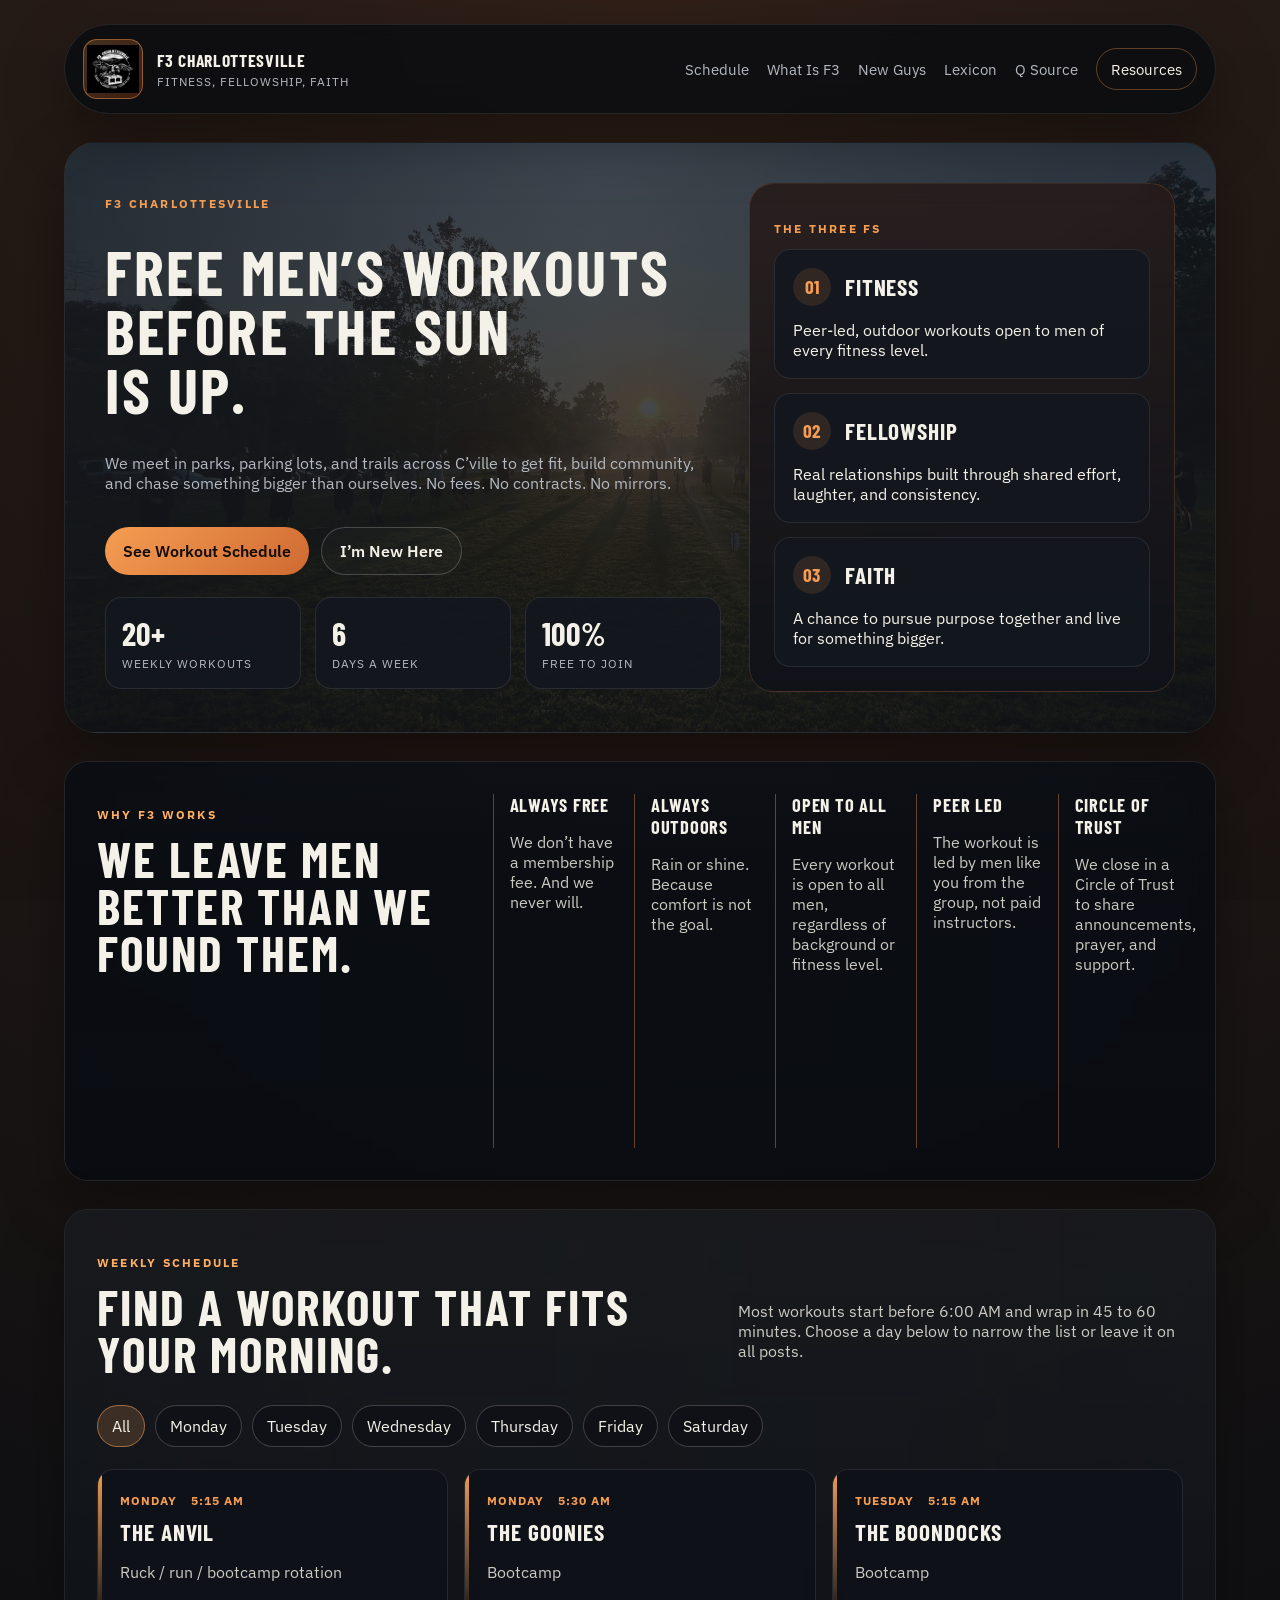
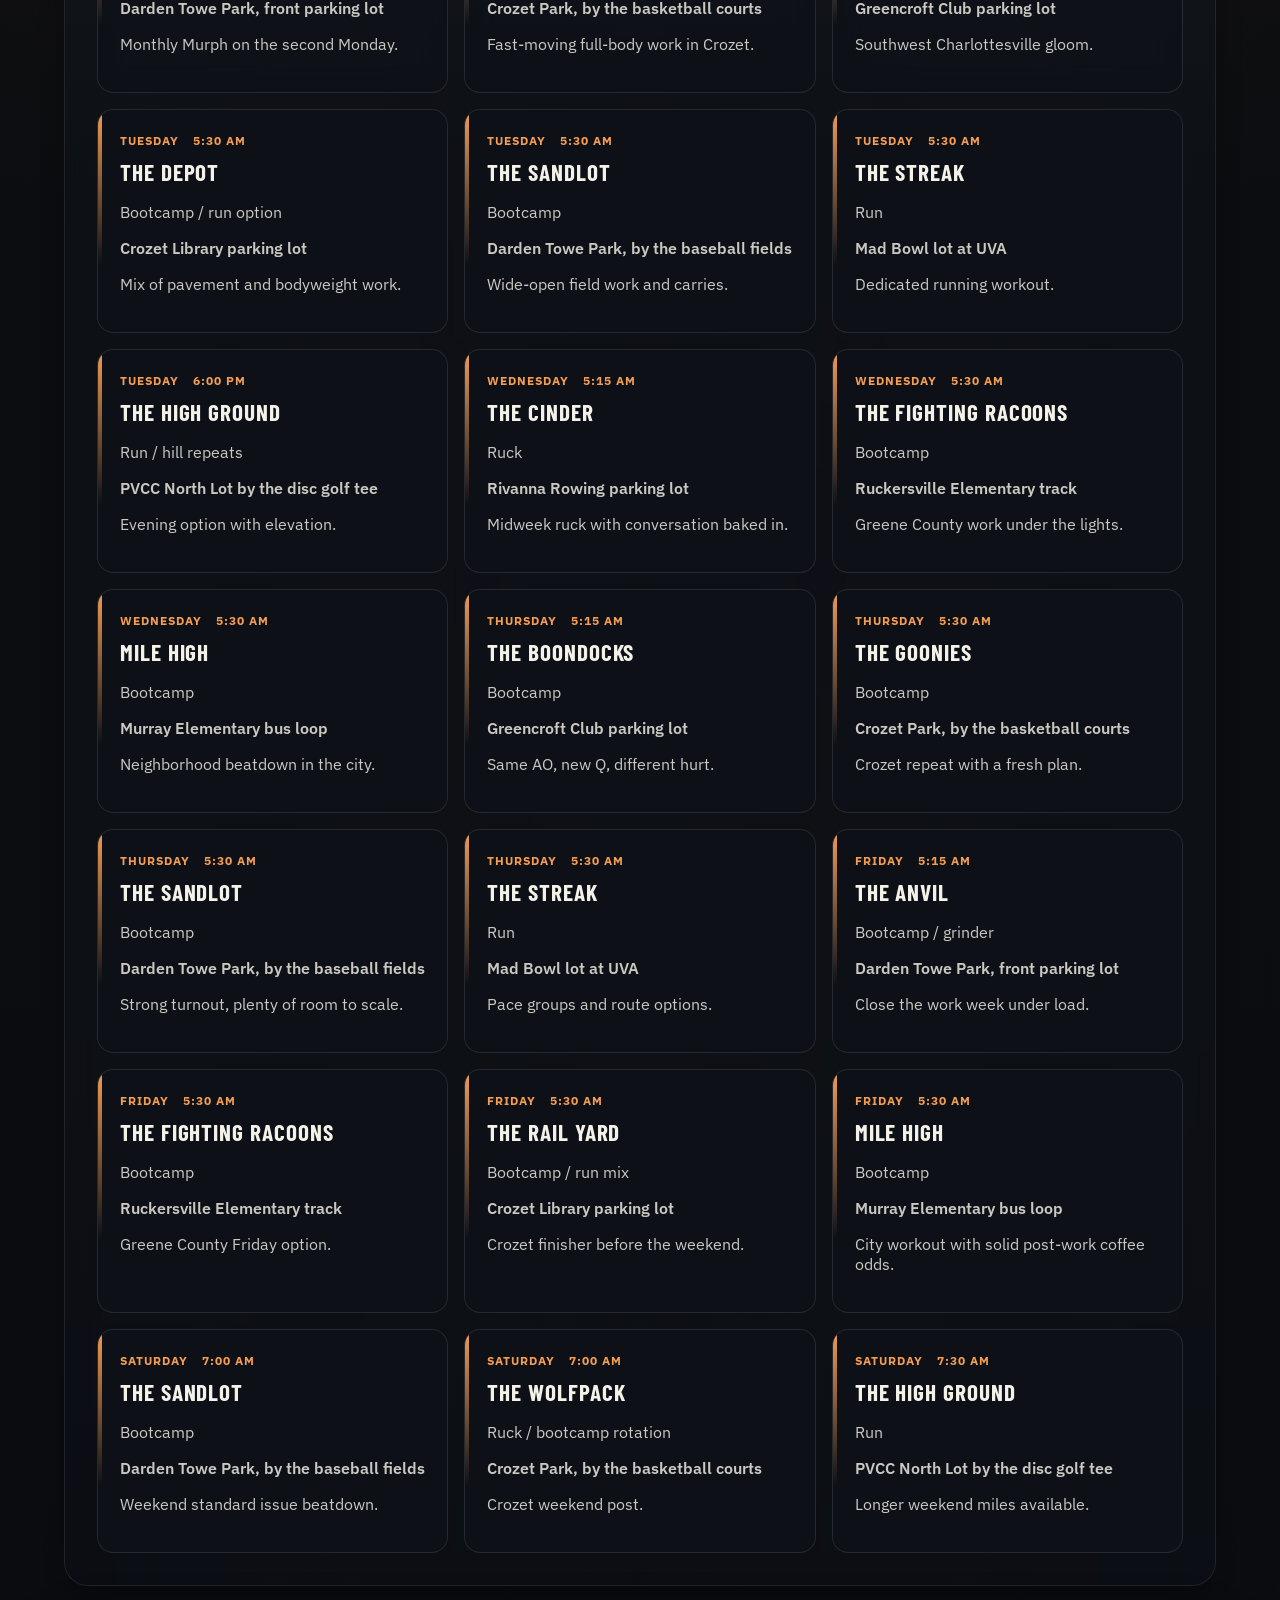
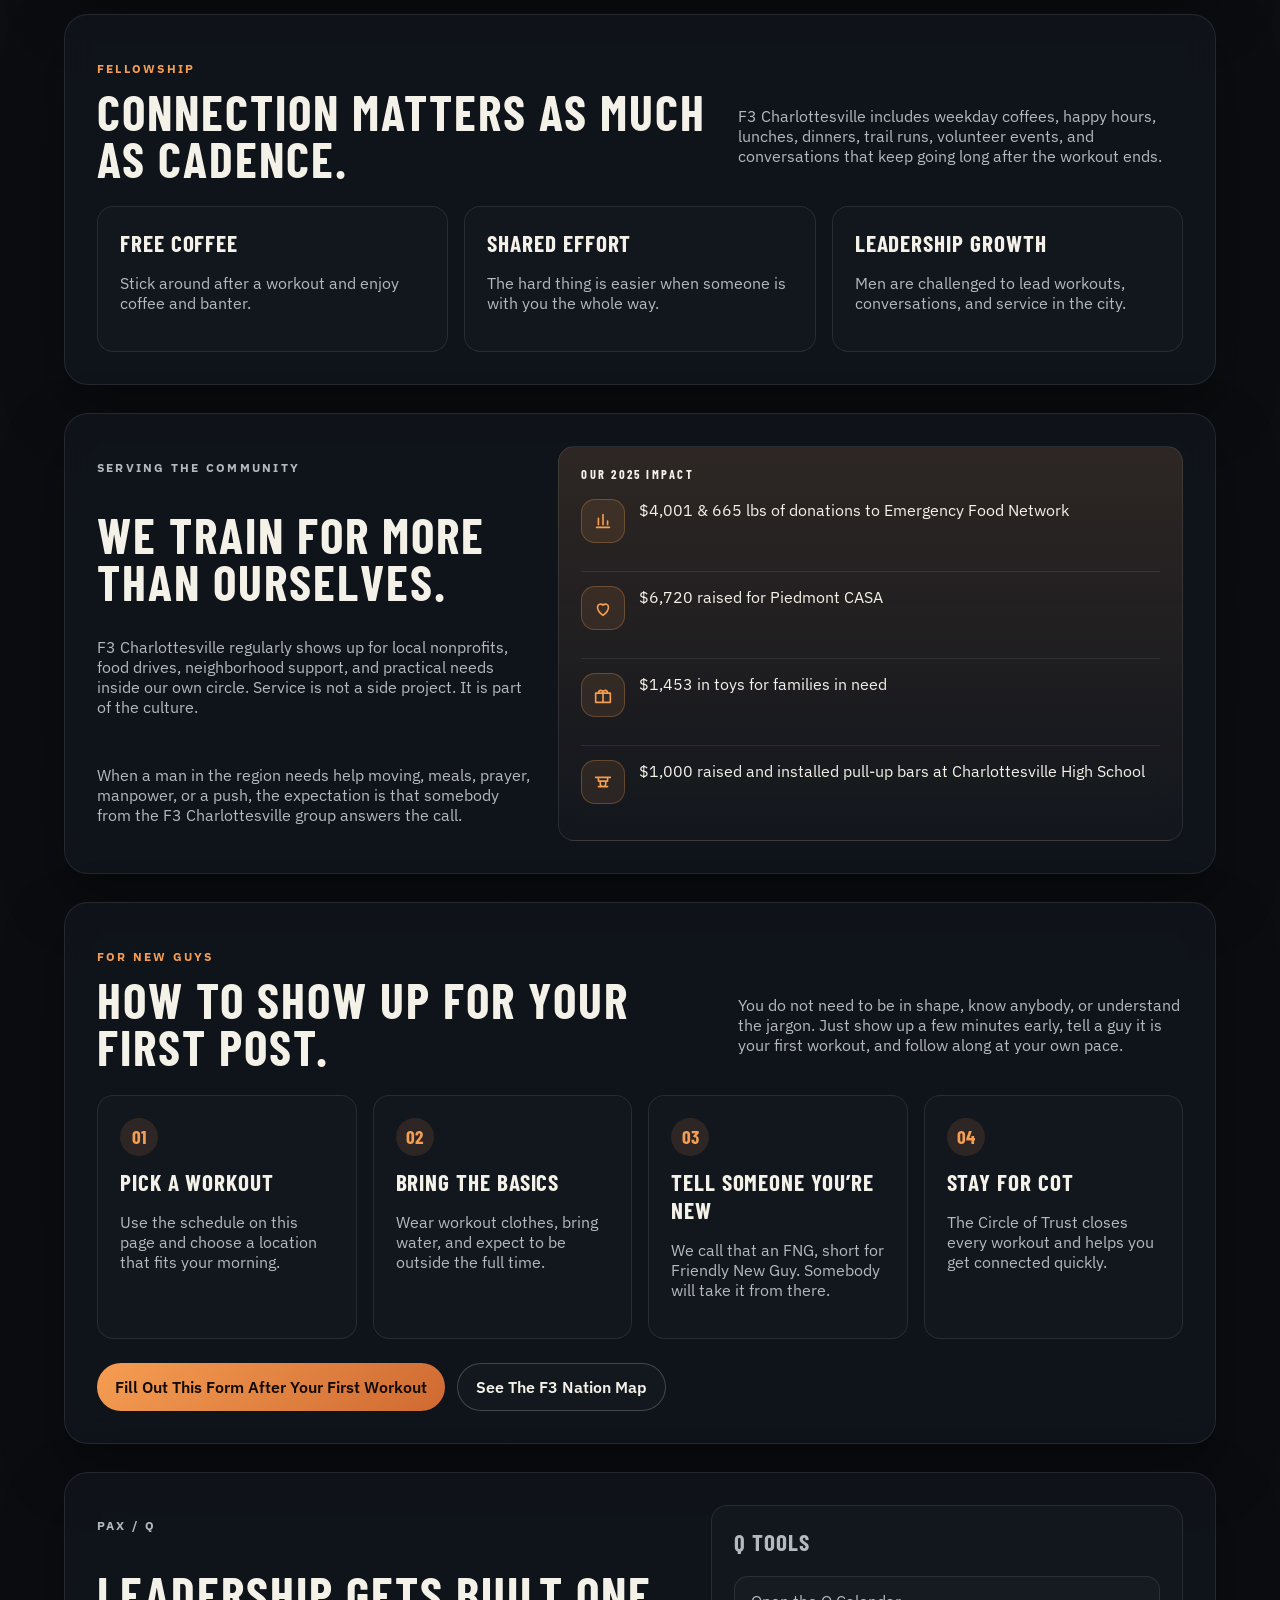
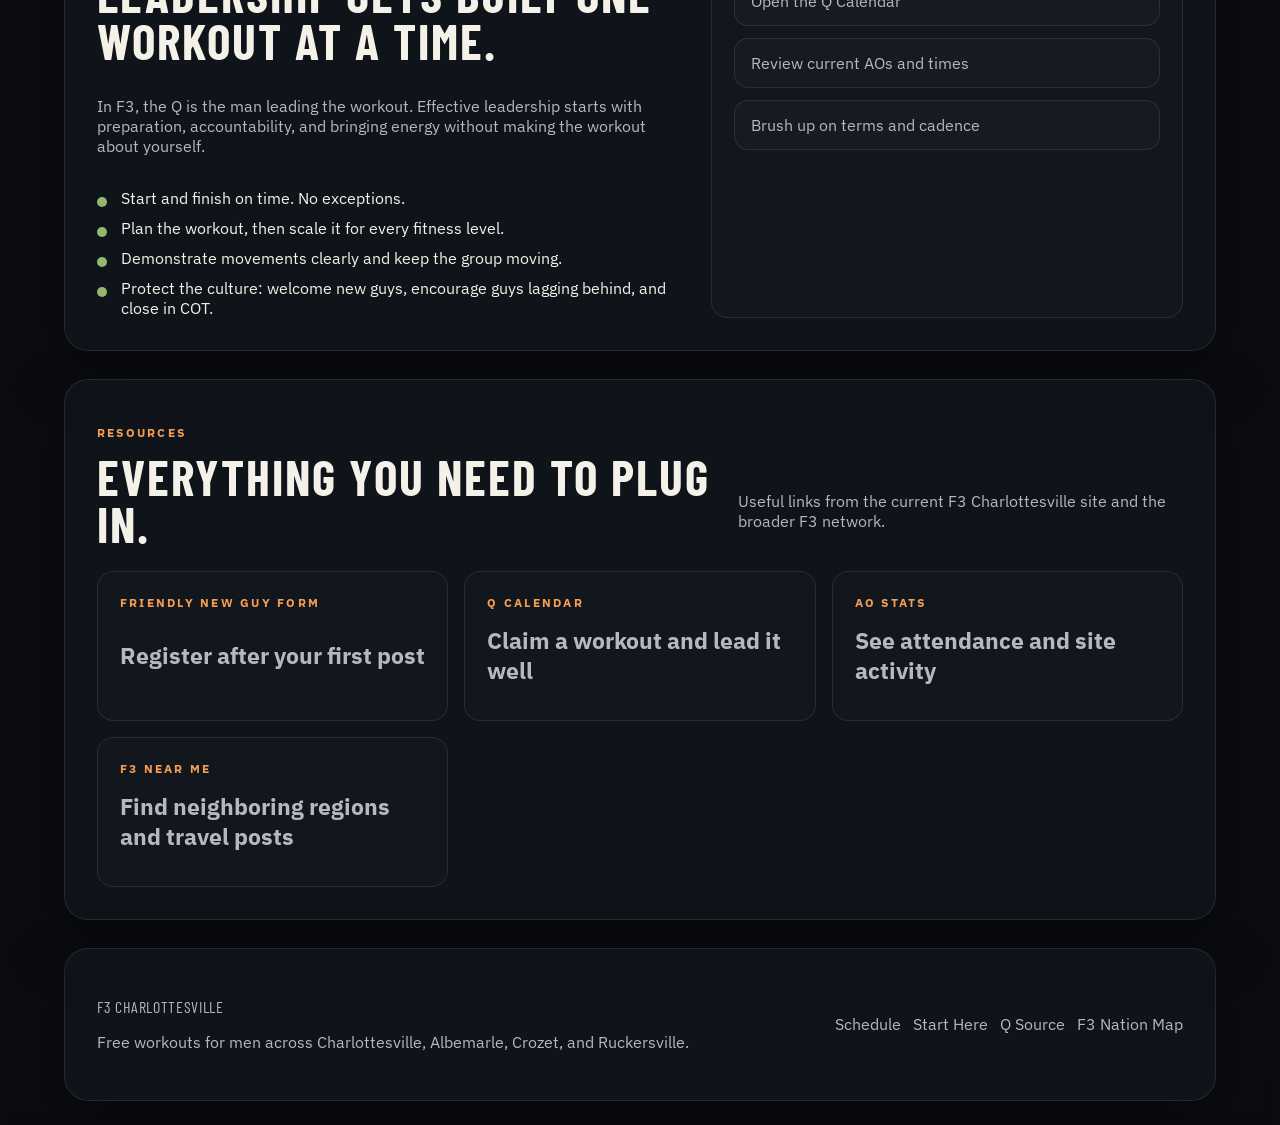
==== index.html @ 7ef99f5b "Set up F3 Charlottesville site for GitHub Pages" ====
<!doctype html>
<html lang="en">
  <head>
    <meta charset="UTF-8" />
    <meta name="viewport" content="width=device-width, initial-scale=1.0" />
    <meta
      name="description"
      content="F3 Charlottesville is a free men's workout group built around Fitness, Fellowship, and Faith."
    />
    <title>F3 Charlottesville | Fitness, Fellowship, Faith</title>
    <link rel="preconnect" href="https://fonts.googleapis.com" />
    <link rel="preconnect" href="https://fonts.gstatic.com" crossorigin />
    <link
      href="https://fonts.googleapis.com/css2?family=Barlow+Condensed:wght@500;600;700;800&family=IBM+Plex+Sans:wght@400;500;600;700&display=swap"
      rel="stylesheet"
    />
    <link rel="stylesheet" href="./styles.css" />
  </head>
  <body>
    <div class="site-shell">
      <header class="site-header">
        <a class="brand" href="#top" aria-label="F3 Charlottesville home">
          <span class="brand-mark">
            <img src="./raven.png" alt="" />
          </span>
          <span class="brand-copy">
            <strong>F3 Charlottesville</strong>
            <span>Fitness, Fellowship, Faith</span>
          </span>
        </a>
        <button
          id="menuToggle"
          class="menu-toggle"
          type="button"
          aria-expanded="false"
          aria-controls="siteNav"
        >
          Menu
        </button>
        <nav id="siteNav" class="site-nav" aria-label="Primary">
          <a href="#schedule">Schedule</a>
          <a href="./about.html">What Is F3</a>
          <a href="#new-guys">New Guys</a>
          <a href="./lexicon.html">Lexicon</a>
          <a href="#leadership">Q Source</a>
          <a class="nav-cta" href="#resources">Resources</a>
        </nav>
      </header>

      <main id="top">
        <section class="hero hero-home">
          <div class="hero-copy">
            <p class="eyebrow">F3 Charlottesville</p>
            <h1 class="hero-title">
              <span class="hero-line hero-line-wide">Free men&rsquo;s workouts</span>
              <span class="hero-line">before the sun is <span>up.</span></span>
            </h1>
            <p class="hero-lede">
              We meet in parks, parking lots, and trails across C&rsquo;ville
              to get fit, build community, and chase something bigger than
              ourselves. No fees. No contracts. No mirrors.
            </p>
            <div class="hero-actions">
              <a class="button button-primary" href="#schedule">See Workout Schedule</a>
              <a class="button button-secondary" href="#new-guys">I&rsquo;m New Here</a>
            </div>
            <ul class="hero-stats" aria-label="Quick facts">
              <li>
                <strong>20+</strong>
                <span>weekly workouts</span>
              </li>
              <li>
                <strong>6</strong>
                <span>days a week</span>
              </li>
              <li>
                <strong>100%</strong>
                <span>free to join</span>
              </li>
            </ul>
          </div>
          <aside class="hero-panel" aria-label="F3 principles">
            <p class="panel-kicker">The Three Fs</p>
            <div class="panel-grid">
              <article>
                <span>01</span>
                <h2>Fitness</h2>
                <p>Peer-led, outdoor workouts open to men of every fitness level.</p>
              </article>
              <article>
                <span>02</span>
                <h2>Fellowship</h2>
                <p>Real relationships built through shared effort, laughter, and consistency.</p>
              </article>
              <article>
                <span>03</span>
                <h2>Faith</h2>
                <p>A chance to pursue purpose together and live for something bigger.</p>
              </article>
            </div>
          </aside>
        </section>

        <div class="photo-stack photo-stack-workout">
          <section class="mission-strip section-photo-card section-photo-top">
            <div>
              <p class="section-label">Why F3 Works</p>
              <h2>We leave men better than we found them.</h2>
            </div>
            <div class="principles">
              <article>
                <h3>Always Free</h3>
                <p>We don&rsquo;t have a membership fee. And we never will.</p>
              </article>
              <article>
                <h3>Always Outdoors</h3>
                <p>Rain or shine. Because comfort is not the goal.</p>
              </article>
            <article>
              <h3>Open To All Men</h3>
              <p>Every workout is open to all men, regardless of background or fitness level.</p>
            </article>
            <article>
              <h3>Peer Led</h3>
              <p>The workout is led by men like you from the group, not paid instructors.</p>
            </article>
              <article>
                <h3>Circle Of Trust</h3>
                <p>We close in a Circle of Trust to share announcements, prayer, and support.</p>
              </article>
            </div>
          </section>

          <section id="schedule" class="section-block section-photo-card section-photo-bottom">
            <div class="section-heading">
              <div>
                <p class="section-label">Weekly Schedule</p>
                <h2>Find a workout that fits your morning.</h2>
              </div>
              <p>
                Most workouts start before 6:00 AM and wrap in 45 to 60 minutes. Choose a day
                below to narrow the list or leave it on all posts.
              </p>
            </div>
            <div id="scheduleFilters" class="filter-row" aria-label="Workout days"></div>
            <div id="scheduleGrid" class="schedule-grid" aria-live="polite"></div>
          </section>
        </div>

        <section class="section-block band">
          <div class="section-heading">
            <div>
              <p class="section-label">Fellowship</p>
              <h2>Connection matters as much as cadence.</h2>
            </div>
            <p>
              F3 Charlottesville includes weekday coffees, happy hours, lunches, dinners,
              trail runs, volunteer events, and conversations that keep going long after the
              workout ends.
            </p>
          </div>
          <div class="three-up">
            <article class="feature-card">
              <h3>Free Coffee</h3>
              <p>Stick around after a workout and enjoy coffee and banter.</p>
            </article>
            <article class="feature-card">
              <h3>Shared Effort</h3>
              <p>The hard thing is easier when someone is with you the whole way.</p>
            </article>
            <article class="feature-card">
              <h3>Leadership Growth</h3>
              <p>Men are challenged to lead workouts, conversations, and service in the city.</p>
            </article>
          </div>
        </section>

        <section class="section-block split-layout reverse">
          <div class="stack">
            <p class="section-label">Serving The Community</p>
            <h2>We train for more than ourselves.</h2>
            <p>
              F3 Charlottesville regularly shows up for local nonprofits, food drives,
              neighborhood support, and practical needs inside our own circle. Service is not
              a side project. It is part of the culture.
            </p>
            <p>
              When a man in the region needs help moving, meals, prayer, manpower, or a push,
              the expectation is that somebody from the F3 Charlottesville group answers the call.
            </p>
          </div>
          <div class="quote-card impact-card">
            <p class="impact-kicker">Our 2025 Impact</p>
            <div class="impact-list">
              <article class="impact-item">
                <span class="impact-icon" aria-hidden="true">
                  <svg viewBox="0 0 24 24" role="presentation">
                    <path d="M5 19h14M7 16V9m5 7V5m5 11v-4" />
                  </svg>
                </span>
                <p>$4,001 &amp; 665 lbs of donations to Emergency Food Network</p>
              </article>
              <article class="impact-item">
                <span class="impact-icon" aria-hidden="true">
                  <svg viewBox="0 0 24 24" role="presentation">
                    <path d="M12 20s-6-3.9-6-9a3.5 3.5 0 0 1 6-2.2A3.5 3.5 0 0 1 18 11c0 5.1-6 9-6 9Z" />
                  </svg>
                </span>
                <p>$6,720 raised for Piedmont CASA</p>
              </article>
              <article class="impact-item">
                <span class="impact-icon" aria-hidden="true">
                  <svg viewBox="0 0 24 24" role="presentation">
                    <path d="M4 10h16v10H4zM12 10v10M4 10h16M7 10c0-1.7 1.1-3 2.6-3 1.1 0 1.9.7 2.4 1.7C12.5 7.7 13.3 7 14.4 7 15.9 7 17 8.3 17 10" />
                  </svg>
                </span>
                <p>$1,453 in toys for families in need</p>
              </article>
              <article class="impact-item">
                <span class="impact-icon" aria-hidden="true">
                  <svg viewBox="0 0 24 24" role="presentation">
                    <path d="M4 7h16M7 7v4m10-4v4M7 11h10M9 11v3c0 1.7 1.3 3 3 3s3-1.3 3-3v-3M7 17h10" />
                  </svg>
                </span>
                <p>$1,000 raised and installed pull-up bars at Charlottesville High School</p>
              </article>
            </div>
          </div>
        </section>

        <section id="new-guys" class="section-block">
          <div class="section-heading">
            <div>
              <p class="section-label">For New Guys</p>
              <h2>How to show up for your first post.</h2>
            </div>
            <p>
              You do not need to be in shape, know anybody, or understand the jargon. Just
              show up a few minutes early, tell a guy it is your first workout, and follow
              along at your own pace.
            </p>
          </div>
          <div class="steps">
            <article class="step-card">
              <span>01</span>
              <h3>Pick A Workout</h3>
              <p>Use the schedule on this page and choose a location that fits your morning.</p>
            </article>
            <article class="step-card">
              <span>02</span>
              <h3>Bring The Basics</h3>
              <p>Wear workout clothes, bring water, and expect to be outside the full time.</p>
            </article>
            <article class="step-card">
              <span>03</span>
              <h3>Tell Someone You&rsquo;re New</h3>
              <p>We call that an FNG, short for Friendly New Guy. Somebody will take it from there.</p>
            </article>
            <article class="step-card">
              <span>04</span>
              <h3>Stay For COT</h3>
              <p>The Circle of Trust closes every workout and helps you get connected quickly.</p>
            </article>
          </div>
          <div class="callout-row">
            <a
              class="button button-primary"
              href="https://docs.google.com/forms/d/e/1FAIpQLScUL0VdNbA3Q34pi_w6Qfp_PkFfyPNjz8a4WP4nMx1pI3I7gA/viewform"
              target="_blank"
              rel="noreferrer"
            >
              Fill Out This Form After Your First Workout
            </a>
            <a
              class="button button-secondary"
              href="https://map.f3nation.com"
              target="_blank"
              rel="noreferrer"
            >
              See The F3 Nation Map
            </a>
          </div>
        </section>

        <section id="leadership" class="section-block split-layout">
          <div class="stack">
            <p class="section-label">PAX / Q</p>
            <h2>Leadership gets built one workout at a time.</h2>
            <p>
              In F3, the Q is the man leading the workout. Effective leadership starts with
              preparation, accountability, and bringing energy without making the workout
              about yourself.
            </p>
            <ul class="checklist">
              <li>Start and finish on time. No exceptions.</li>
              <li>Plan the workout, then scale it for every fitness level.</li>
              <li>Demonstrate movements clearly and keep the group moving.</li>
              <li>Protect the culture: welcome new guys, encourage guys lagging behind, and close in COT.</li>
            </ul>
          </div>
          <div class="leadership-panel">
            <h3>Q Tools</h3>
            <a
              class="resource-link"
              href="https://calendar.google.com/calendar/u/0?cid=ZDkyYWVkNWM4NjJjZWQzOTFhM2ZiNGZjYjcxNmNjMjczODUzMmFlNzY4MzkzZGQwN2M3NjU1ZjQ0YTUxYTg2M0Bncm91cC5jYWxlbmRhci5nb29nbGUuY29t"
              target="_blank"
              rel="noreferrer"
            >
              Open the Q Calendar
            </a>
            <a class="resource-link" href="#schedule">Review current AOs and times</a>
            <a class="resource-link" href="./lexicon.html">Brush up on terms and cadence</a>
          </div>
        </section>

        <section id="resources" class="section-block resources">
          <div class="section-heading">
            <div>
              <p class="section-label">Resources</p>
              <h2>Everything you need to plug in.</h2>
            </div>
            <p>Useful links from the current F3 Charlottesville site and the broader F3 network.</p>
          </div>
          <div class="resource-grid">
            <a
              class="resource-card"
              href="https://docs.google.com/forms/d/e/1FAIpQLScUL0VdNbA3Q34pi_w6Qfp_PkFfyPNjz8a4WP4nMx1pI3I7gA/viewform"
              target="_blank"
              rel="noreferrer"
            >
              <span>Friendly New Guy Form</span>
              <strong>Register after your first post</strong>
            </a>
            <a
              class="resource-card"
              href="https://calendar.google.com/calendar/u/0?cid=ZDkyYWVkNWM4NjJjZWQzOTFhM2ZiNGZjYjcxNmNjMjczODUzMmFlNzY4MzkzZGQwN2M3NjU1ZjQ0YTUxYTg2M0Bncm91cC5jYWxlbmRhci5nb29nbGUuY29t"
              target="_blank"
              rel="noreferrer"
            >
              <span>Q Calendar</span>
              <strong>Claim a workout and lead it well</strong>
            </a>
            <a
              class="resource-card"
              href="https://lookerstudio.google.com/u/0/reporting/144c6035-3ef7-49bd-a758-a85b91f8f442/page/5IA4B"
              target="_blank"
              rel="noreferrer"
            >
              <span>AO Stats</span>
              <strong>See attendance and site activity</strong>
            </a>
            <a
              class="resource-card"
              href="https://f3near.me"
              target="_blank"
              rel="noreferrer"
            >
              <span>F3 Near Me</span>
              <strong>Find neighboring regions and travel posts</strong>
            </a>
          </div>
        </section>
      </main>

      <footer class="site-footer">
        <div>
          <p class="footer-brand">F3 Charlottesville</p>
          <p>
            Free workouts for men across Charlottesville, Albemarle, Crozet, and Ruckersville.
          </p>
        </div>
        <div class="footer-links">
          <a href="#schedule">Schedule</a>
          <a href="#new-guys">Start Here</a>
          <a href="#leadership">Q Source</a>
          <a href="https://map.f3nation.com" target="_blank" rel="noreferrer">F3 Nation Map</a>
        </div>
      </footer>
    </div>

    <script type="module" src="./src/main.js"></script>
  </body>
</html>
---- styles.css ----
:root {
  --bg: #0d0f12;
  --bg-soft: #151920;
  --panel: rgba(19, 24, 31, 0.9);
  --panel-strong: #1b2129;
  --line: rgba(255, 255, 255, 0.09);
  --line-strong: rgba(255, 255, 255, 0.2);
  --text: #f4f1e8;
  --muted: #b4b8c0;
  --accent: #cf6a32;
  --accent-bright: #f59d52;
  --accent-deep: #7a3112;
  --success: #95b66f;
  --shadow: 0 24px 60px rgba(0, 0, 0, 0.35);
  --radius: 24px;
  --radius-sm: 16px;
  --max-width: 1200px;
}

* {
  box-sizing: border-box;
}

html {
  scroll-behavior: smooth;
}

body {
  margin: 0;
  font-family: "IBM Plex Sans", sans-serif;
  color: var(--text);
  background:
    radial-gradient(circle at top, rgba(207, 106, 50, 0.18), transparent 32%),
    linear-gradient(180deg, #0d0f12 0%, #0a0c10 100%);
  min-height: 100vh;
}

body::before {
  content: "";
  position: fixed;
  inset: 0;
  pointer-events: none;
  background:
    linear-gradient(125deg, rgba(255, 255, 255, 0.03) 0, rgba(255, 255, 255, 0.03) 1px, transparent 1px, transparent 18px),
    linear-gradient(180deg, transparent 0%, rgba(0, 0, 0, 0.18) 100%);
  background-size: 22px 22px, 100% 100%;
  opacity: 0.35;
}

a {
  color: inherit;
  text-decoration: none;
}

button,
input {
  font: inherit;
}

.site-shell {
  position: relative;
  max-width: var(--max-width);
  margin: 0 auto;
  padding: 24px;
}

.site-header,
.site-footer,
.hero,
.mission-strip,
.section-block,
.hero-panel,
.feature-card,
.step-card,
.info-card,
.quote-card,
.resource-card,
.leadership-panel,
.schedule-card,
.glossary-card {
  backdrop-filter: blur(14px);
}

.site-header {
  position: sticky;
  top: 16px;
  z-index: 20;
  display: flex;
  align-items: center;
  justify-content: space-between;
  gap: 20px;
  padding: 14px 18px;
  margin-bottom: 28px;
  border: 1px solid var(--line);
  border-radius: 999px;
  background: rgba(10, 12, 16, 0.84);
  box-shadow: var(--shadow);
}

.brand {
  display: inline-flex;
  align-items: center;
  gap: 14px;
  min-width: 0;
}

.brand-mark {
  display: grid;
  place-items: center;
  width: 60px;
  height: 60px;
  border: 1px solid rgba(245, 157, 82, 0.45);
  border-radius: 14px;
  background: linear-gradient(135deg, rgba(245, 157, 82, 0.24), rgba(122, 49, 18, 0.45));
  overflow: hidden;
}

.brand-mark img {
  display: block;
  width: 88%;
  height: 88%;
  object-fit: contain;
}

.brand-copy {
  display: flex;
  flex-direction: column;
  gap: 2px;
  min-width: 0;
}

.brand-copy strong,
.footer-brand,
h1,
h2,
h3 {
  font-family: "Barlow Condensed", sans-serif;
  text-transform: uppercase;
  letter-spacing: 0.04em;
}

.brand-copy strong {
  font-size: 1.1rem;
}

.brand-copy span {
  color: var(--muted);
  font-size: 0.78rem;
  letter-spacing: 0.08em;
  text-transform: uppercase;
}

.site-nav {
  display: flex;
  align-items: center;
  gap: 18px;
  font-size: 0.95rem;
}

.site-nav a {
  color: var(--muted);
}

.site-nav a:hover,
.site-nav a:focus-visible {
  color: var(--text);
}

.nav-cta {
  padding: 10px 14px;
  border: 1px solid rgba(245, 157, 82, 0.35);
  border-radius: 999px;
  color: var(--text) !important;
}

.menu-toggle {
  display: none;
  border: 1px solid var(--line-strong);
  border-radius: 999px;
  background: transparent;
  color: var(--text);
  padding: 10px 14px;
}

.hero {
  position: relative;
  isolation: isolate;
  overflow: hidden;
  display: grid;
  grid-template-columns: minmax(0, 1.3fr) minmax(320px, 0.9fr);
  gap: 28px;
  padding: 40px;
  border: 1px solid var(--line);
  border-radius: calc(var(--radius) + 8px);
  background:
    linear-gradient(140deg, rgba(255, 255, 255, 0.04), transparent 42%),
    linear-gradient(180deg, rgba(21, 25, 32, 0.94), rgba(10, 12, 16, 0.95));
  box-shadow: var(--shadow);
}

.hero > * {
  position: relative;
  z-index: 1;
}

.hero-home::before {
  content: "";
  position: absolute;
  inset: 0;
  background:
    linear-gradient(90deg, rgba(9, 12, 18, 0.78) 0%, rgba(9, 12, 18, 0.52) 46%, rgba(9, 12, 18, 0.68) 100%),
    linear-gradient(180deg, rgba(13, 15, 18, 0.04), rgba(13, 15, 18, 0.4)),
    url("./sunrise.JPG");
  background-position: center 58%;
  background-size: cover;
  opacity: 0.62;
  filter: saturate(0.9) contrast(0.9);
  transform: scale(1.03);
  z-index: 0;
}

.hero-copy {
  display: flex;
  flex-direction: column;
  gap: 18px;
}

.eyebrow,
.section-label,
.panel-kicker,
.card-index,
.schedule-meta span,
.resource-card span {
  color: var(--accent-bright);
  letter-spacing: 0.18em;
  text-transform: uppercase;
  font-size: 0.78rem;
  font-weight: 700;
}

h1 {
  margin: 0;
  font-size: clamp(3.1rem, 6.3vw, 5.8rem);
  line-height: 0.92;
  max-width: 10ch;
}

.hero-title {
  font-size: clamp(2.5rem, 4.9vw, 4.6rem);
  line-height: 0.94;
  max-width: 15ch;
}

.hero-line {
  display: block;
}

.hero-line-wide {
  white-space: nowrap;
}

.hero-title .hero-line > span {
  white-space: nowrap;
}

.hero-lede,
.section-heading > p,
.stack > p,
.feature-card p,
.step-card p,
.info-card p,
.quote-card p,
.leadership-panel,
.resource-card strong,
.site-footer p,
.mission-strip p,
.schedule-card p,
.glossary-card p {
  color: var(--muted);
}

.hero-actions,
.callout-row,
.footer-links {
  display: flex;
  flex-wrap: wrap;
  gap: 12px;
}

.button {
  display: inline-flex;
  align-items: center;
  justify-content: center;
  min-height: 48px;
  padding: 0 18px;
  border-radius: 999px;
  font-weight: 600;
  transition: transform 180ms ease, border-color 180ms ease, background 180ms ease;
}

.button:hover,
.button:focus-visible,
.filter-chip:hover,
.filter-chip:focus-visible,
.resource-link:hover,
.resource-link:focus-visible,
.resource-card:hover,
.resource-card:focus-visible {
  transform: translateY(-2px);
}

.button-primary {
  background: linear-gradient(135deg, var(--accent-bright), var(--accent));
  color: #140c08;
}

.button-secondary {
  border: 1px solid var(--line-strong);
  background: rgba(255, 255, 255, 0.02);
}

.hero-stats {
  display: grid;
  grid-template-columns: repeat(3, minmax(0, 1fr));
  gap: 14px;
  margin: 4px 0 0;
  padding: 0;
  list-style: none;
}

.hero-stats li,
.hero-panel article,
.feature-card,
.step-card,
.info-card,
.quote-card,
.leadership-panel,
.resource-card,
.schedule-card,
.glossary-card {
  border: 1px solid var(--line);
  border-radius: var(--radius-sm);
  background: var(--panel);
}

.hero-stats li {
  padding: 16px;
}

.hero-stats strong {
  display: block;
  font-family: "Barlow Condensed", sans-serif;
  font-size: 2rem;
}

.hero-stats span {
  color: var(--muted);
  text-transform: uppercase;
  letter-spacing: 0.08em;
  font-size: 0.76rem;
}

.hero-panel {
  padding: 24px;
  border: 1px solid rgba(245, 157, 82, 0.18);
  border-radius: var(--radius);
  background:
    linear-gradient(180deg, rgba(122, 49, 18, 0.18), rgba(15, 18, 24, 0.92)),
    var(--panel);
}

.panel-grid {
  display: grid;
  gap: 14px;
}

.hero-panel article {
  display: flex;
  align-items: center;
  gap: 14px;
  flex-wrap: wrap;
  padding: 18px;
}

.hero-panel article span,
.step-card span {
  display: inline-flex;
  align-items: center;
  justify-content: center;
  width: 38px;
  height: 38px;
  margin-bottom: 12px;
  border-radius: 50%;
  background: rgba(245, 157, 82, 0.12);
  color: var(--accent-bright);
  font-family: "Barlow Condensed", sans-serif;
  font-size: 1.2rem;
  font-weight: 700;
}

.hero-panel h2,
.step-card h3,
.feature-card h3,
.info-card h3,
.leadership-panel h3,
.resource-card strong,
.schedule-card h3,
.glossary-card h3 {
  margin: 0 0 8px;
  font-size: 1.45rem;
}

.hero-panel h2 {
  margin: 0;
}

.hero-panel article span {
  margin-bottom: 0;
}

.hero-panel article p {
  width: 100%;
  margin: 0;
}

.mission-strip,
.section-block,
.site-footer {
  margin-top: 28px;
  border: 1px solid var(--line);
  border-radius: var(--radius);
  background: rgba(17, 21, 28, 0.88);
  box-shadow: var(--shadow);
}

.mission-strip,
.section-block,
.site-footer {
  padding: 32px;
}

.photo-stack {
  display: grid;
  gap: 28px;
  margin-top: 28px;
}

.photo-stack > .mission-strip,
.photo-stack > .section-block {
  margin-top: 0;
}

.section-photo-card {
  position: relative;
  isolation: isolate;
  overflow: hidden;
  background: rgba(13, 16, 22, 0.72);
}

.section-photo-card > * {
  position: relative;
  z-index: 1;
}

.section-photo-card::before {
  content: "";
  position: absolute;
  inset: 0;
  background-repeat: no-repeat;
  background-size: cover;
  filter: saturate(0.92) contrast(0.95) brightness(1.08);
  z-index: 0;
}

.section-photo-top::before {
  background-image: url("./better.JPG?v=5");
  background-position: center 58%;
  opacity: 0.34;
}

.section-photo-bottom::before {
  background:
    linear-gradient(90deg, rgba(9, 12, 18, 0.82) 0%, rgba(9, 12, 18, 0.62) 50%, rgba(9, 12, 18, 0.8) 100%),
    linear-gradient(180deg, rgba(13, 15, 18, 0.14), rgba(13, 15, 18, 0.38)),
    url("./workout.JPG");
  background-position: center 72%;
  opacity: 0.52;
}

.section-photo-top {
  min-height: 420px;
}

.section-photo-bottom {
  min-height: 520px;
}

.section-photo-bottom .section-heading {
  margin-bottom: 28px;
}

.section-photo-bottom .schedule-grid {
  position: relative;
  z-index: 1;
}

.section-photo-bottom .schedule-card {
  background: rgba(14, 18, 24, 0.88);
  border-color: rgba(255, 255, 255, 0.1);
}

.section-photo-bottom .filter-chip {
  background: rgba(13, 16, 22, 0.62);
}

.section-photo-bottom .filter-chip[aria-pressed="true"] {
  background: rgba(245, 157, 82, 0.18);
}

.section-photo-bottom .section-heading > p,
.section-photo-bottom .schedule-card p,
.section-photo-top .principles p {
  color: rgba(244, 241, 232, 0.82);
}

.section-photo-top .principles article {
  border-left-color: rgba(245, 157, 82, 0.38);
}

.section-photo-top .principles h3,
.section-photo-bottom .section-heading h2,
.section-photo-top h2 {
  color: var(--text);
}

.section-photo-top .section-label,
.section-photo-bottom .section-label {
  color: #ffae63;
}

.section-photo-top::after,
.section-photo-bottom::after {
  content: "";
  position: absolute;
  inset: 0;
  z-index: 0;
}

.section-photo-top::after {
  background:
    linear-gradient(90deg, rgba(9, 12, 18, 0.82) 0%, rgba(9, 12, 18, 0.62) 50%, rgba(9, 12, 18, 0.8) 100%),
    linear-gradient(180deg, rgba(13, 15, 18, 0.14), rgba(13, 15, 18, 0.38)),
    linear-gradient(180deg, rgba(255, 255, 255, 0.04), transparent 28%),
    linear-gradient(0deg, rgba(6, 7, 10, 0.16), transparent 30%);
}

.section-photo-bottom::after {
  background:
    linear-gradient(180deg, rgba(255, 255, 255, 0.04), transparent 28%),
    linear-gradient(0deg, rgba(6, 7, 10, 0.16), transparent 30%);
}

.mission-strip {
  display: grid;
  grid-template-columns: minmax(0, 0.7fr) minmax(0, 1.3fr);
  gap: 24px;
}

.principles,
.three-up,
.steps,
.resource-grid,
.schedule-grid,
.glossary-grid {
  display: grid;
  gap: 16px;
}

.principles {
  grid-template-columns: repeat(5, minmax(0, 1fr));
}

.principles article {
  padding-left: 16px;
  border-left: 1px solid rgba(245, 157, 82, 0.24);
}

.principles h3 {
  margin: 0 0 10px;
  font-size: 1.15rem;
}

.section-heading,
.split-layout {
  display: grid;
  gap: 24px;
}

.section-heading {
  grid-template-columns: minmax(0, 1fr) minmax(280px, 0.72fr);
  align-items: end;
  margin-bottom: 24px;
}

.section-heading h2,
.split-layout h2,
.mission-strip h2 {
  margin: 8px 0 0;
  font-size: clamp(2.1rem, 4vw, 3.1rem);
  line-height: 0.95;
}

.split-layout {
  grid-template-columns: minmax(0, 1fr) minmax(300px, 0.8fr);
  align-items: stretch;
}

.split-layout.reverse {
  grid-template-columns: minmax(300px, 0.7fr) minmax(0, 1fr);
}

.stack,
.card-stack {
  display: grid;
  gap: 16px;
}

.info-card,
.feature-card,
.step-card,
.quote-card,
.leadership-panel,
.schedule-card,
.glossary-card {
  padding: 22px;
}

.card-index {
  margin: 0 0 12px;
}

.quote-card {
  display: grid;
  align-content: start;
  min-height: 100%;
  background:
    linear-gradient(180deg, rgba(245, 157, 82, 0.12), transparent),
    var(--panel);
}

.quote-card p {
  margin: 0;
  font-family: "Barlow Condensed", sans-serif;
  font-size: clamp(1.8rem, 3.2vw, 2.7rem);
  line-height: 0.94;
  color: var(--text);
  text-transform: uppercase;
}

.impact-card {
  gap: 18px;
}

.impact-kicker {
  color: var(--accent-bright);
  letter-spacing: 0.18em;
  text-transform: uppercase;
  font-size: 0.78rem !important;
  font-weight: 700;
}

.impact-list {
  display: grid;
  gap: 14px;
}

.impact-item {
  display: grid;
  grid-template-columns: 44px minmax(0, 1fr);
  gap: 14px;
  align-items: start;
  padding: 14px 0;
  border-top: 1px solid rgba(255, 255, 255, 0.08);
}

.impact-item:first-child {
  border-top: 0;
  padding-top: 0;
}

.impact-item p {
  font-family: "IBM Plex Sans", sans-serif;
  font-size: 1rem;
  line-height: 1.45;
  text-transform: none;
  color: var(--text);
}

.impact-icon {
  display: grid;
  place-items: center;
  width: 44px;
  height: 44px;
  border: 1px solid rgba(245, 157, 82, 0.28);
  border-radius: 14px;
  background: rgba(245, 157, 82, 0.1);
}

.impact-icon svg {
  width: 22px;
  height: 22px;
  stroke: var(--accent-bright);
  stroke-width: 1.8;
  fill: none;
  stroke-linecap: round;
  stroke-linejoin: round;
}

.three-up,
.resource-grid {
  grid-template-columns: repeat(3, minmax(0, 1fr));
}

.steps {
  grid-template-columns: repeat(4, minmax(0, 1fr));
  margin-bottom: 24px;
}

.filter-row {
  display: flex;
  flex-wrap: wrap;
  gap: 10px;
  margin-bottom: 22px;
}

.filter-chip {
  border: 1px solid var(--line-strong);
  border-radius: 999px;
  background: rgba(255, 255, 255, 0.02);
  color: var(--text);
  padding: 10px 14px;
  cursor: pointer;
}

.filter-chip[aria-pressed="true"] {
  border-color: rgba(245, 157, 82, 0.55);
  background: rgba(245, 157, 82, 0.12);
}

.schedule-grid {
  grid-template-columns: repeat(3, minmax(0, 1fr));
}

.schedule-card {
  position: relative;
  overflow: hidden;
}

.schedule-card::after {
  content: "";
  position: absolute;
  inset: 0 auto 0 0;
  width: 4px;
  background: linear-gradient(180deg, var(--accent-bright), transparent 70%);
}

.schedule-card h3 {
  padding-right: 48px;
}

.schedule-meta {
  display: flex;
  flex-wrap: wrap;
  gap: 10px 14px;
  margin-bottom: 10px;
}

.schedule-meta span {
  letter-spacing: 0.08em;
}

.schedule-card .location {
  color: var(--text);
  font-weight: 600;
}

.search-field input {
  width: min(360px, 100%);
  min-height: 48px;
  border: 1px solid var(--line-strong);
  border-radius: 999px;
  background: rgba(8, 10, 14, 0.8);
  color: var(--text);
  padding: 0 18px;
}

.glossary-grid {
  grid-template-columns: repeat(3, minmax(0, 1fr));
}

.glossary-card {
  display: grid;
  gap: 8px;
}

.glossary-card p {
  margin: 0;
}

.checklist {
  margin: 0;
  padding: 0;
  list-style: none;
  display: grid;
  gap: 10px;
}

.checklist li {
  position: relative;
  padding-left: 24px;
}

.checklist li::before {
  content: "";
  position: absolute;
  left: 0;
  top: 0.55em;
  width: 10px;
  height: 10px;
  border-radius: 50%;
  background: var(--success);
}

.leadership-panel {
  display: grid;
  align-content: start;
  gap: 12px;
}

.resource-link {
  padding: 14px 16px;
  border: 1px solid var(--line);
  border-radius: 14px;
  background: rgba(255, 255, 255, 0.02);
}

.resource-grid {
  margin-top: 8px;
}

.resource-card {
  display: grid;
  gap: 10px;
  min-height: 150px;
  padding: 22px;
}

.site-footer {
  display: flex;
  justify-content: space-between;
  gap: 24px;
  align-items: center;
}

.footer-links {
  justify-content: flex-end;
}

.footer-links a {
  color: var(--muted);
}

.footer-links a:hover,
.footer-links a:focus-visible {
  color: var(--text);
}

.sr-only {
  position: absolute;
  width: 1px;
  height: 1px;
  padding: 0;
  margin: -1px;
  overflow: hidden;
  clip: rect(0, 0, 0, 0);
  white-space: nowrap;
  border: 0;
}

@media (max-width: 1080px) {
  .hero,
  .mission-strip,
  .section-heading,
  .split-layout,
  .split-layout.reverse {
    grid-template-columns: 1fr;
  }

  .principles,
  .three-up,
  .steps,
  .resource-grid,
  .schedule-grid,
  .glossary-grid {
    grid-template-columns: repeat(2, minmax(0, 1fr));
  }
}

@media (max-width: 780px) {
  .site-shell {
    padding: 16px;
  }

  .site-header {
    top: 10px;
    align-items: flex-start;
    border-radius: 28px;
  }

  .menu-toggle {
    display: inline-flex;
  }

  .site-nav {
    position: absolute;
    top: calc(100% + 12px);
    right: 0;
    left: 0;
    display: none;
    flex-direction: column;
    align-items: flex-start;
    gap: 14px;
    padding: 18px;
    border: 1px solid var(--line);
    border-radius: 24px;
    background: rgba(10, 12, 16, 0.96);
  }

  .site-nav.is-open {
    display: flex;
  }

  .hero,
  .mission-strip,
  .section-block,
  .site-footer {
    padding: 24px;
  }

  .hero {
    padding-top: 28px;
  }

  h1 {
    max-width: 100%;
    font-size: clamp(2.8rem, 14vw, 4.4rem);
  }

  .hero-title {
    font-size: clamp(2.5rem, 11vw, 3.9rem);
    max-width: 100%;
  }

  .hero-line-wide {
    white-space: normal;
  }

  .hero-stats,
  .principles,
  .three-up,
  .steps,
  .resource-grid,
  .schedule-grid,
  .glossary-grid {
    grid-template-columns: 1fr;
  }

  .site-footer {
    flex-direction: column;
    align-items: flex-start;
  }
}
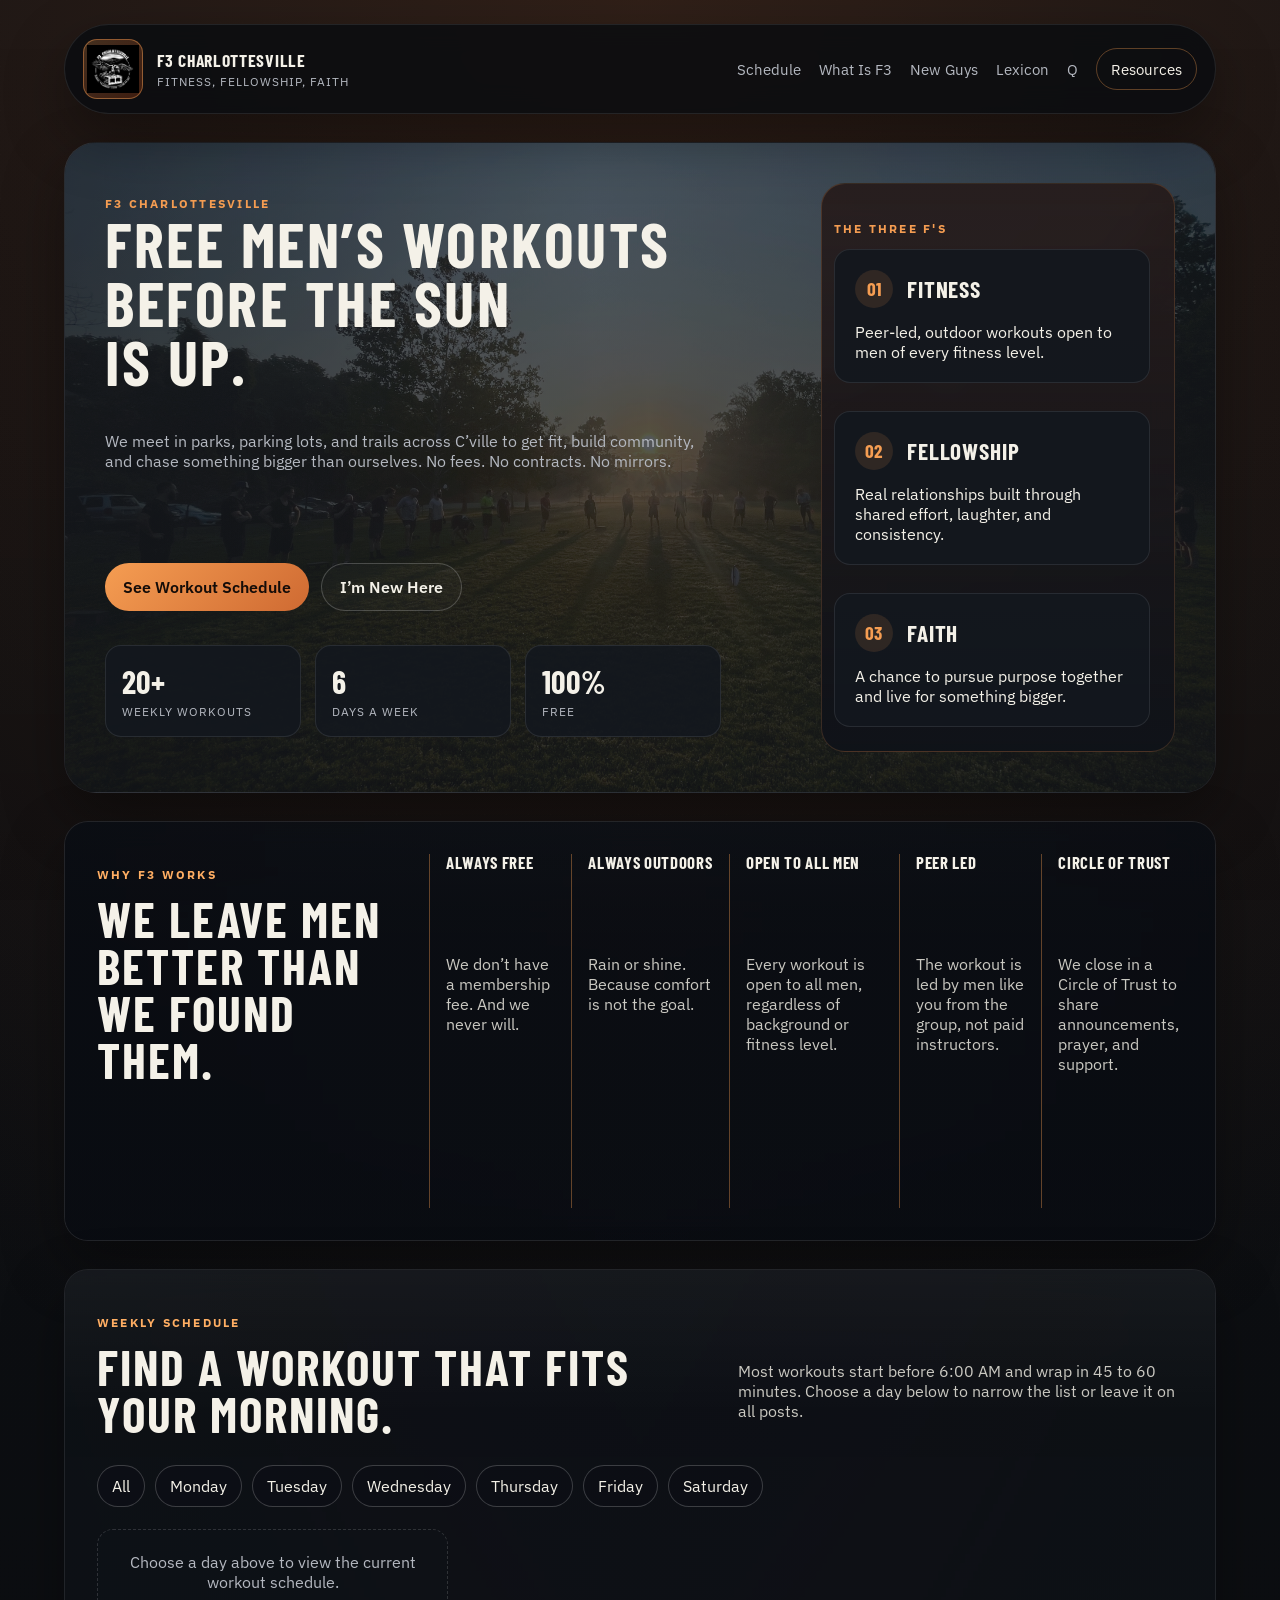
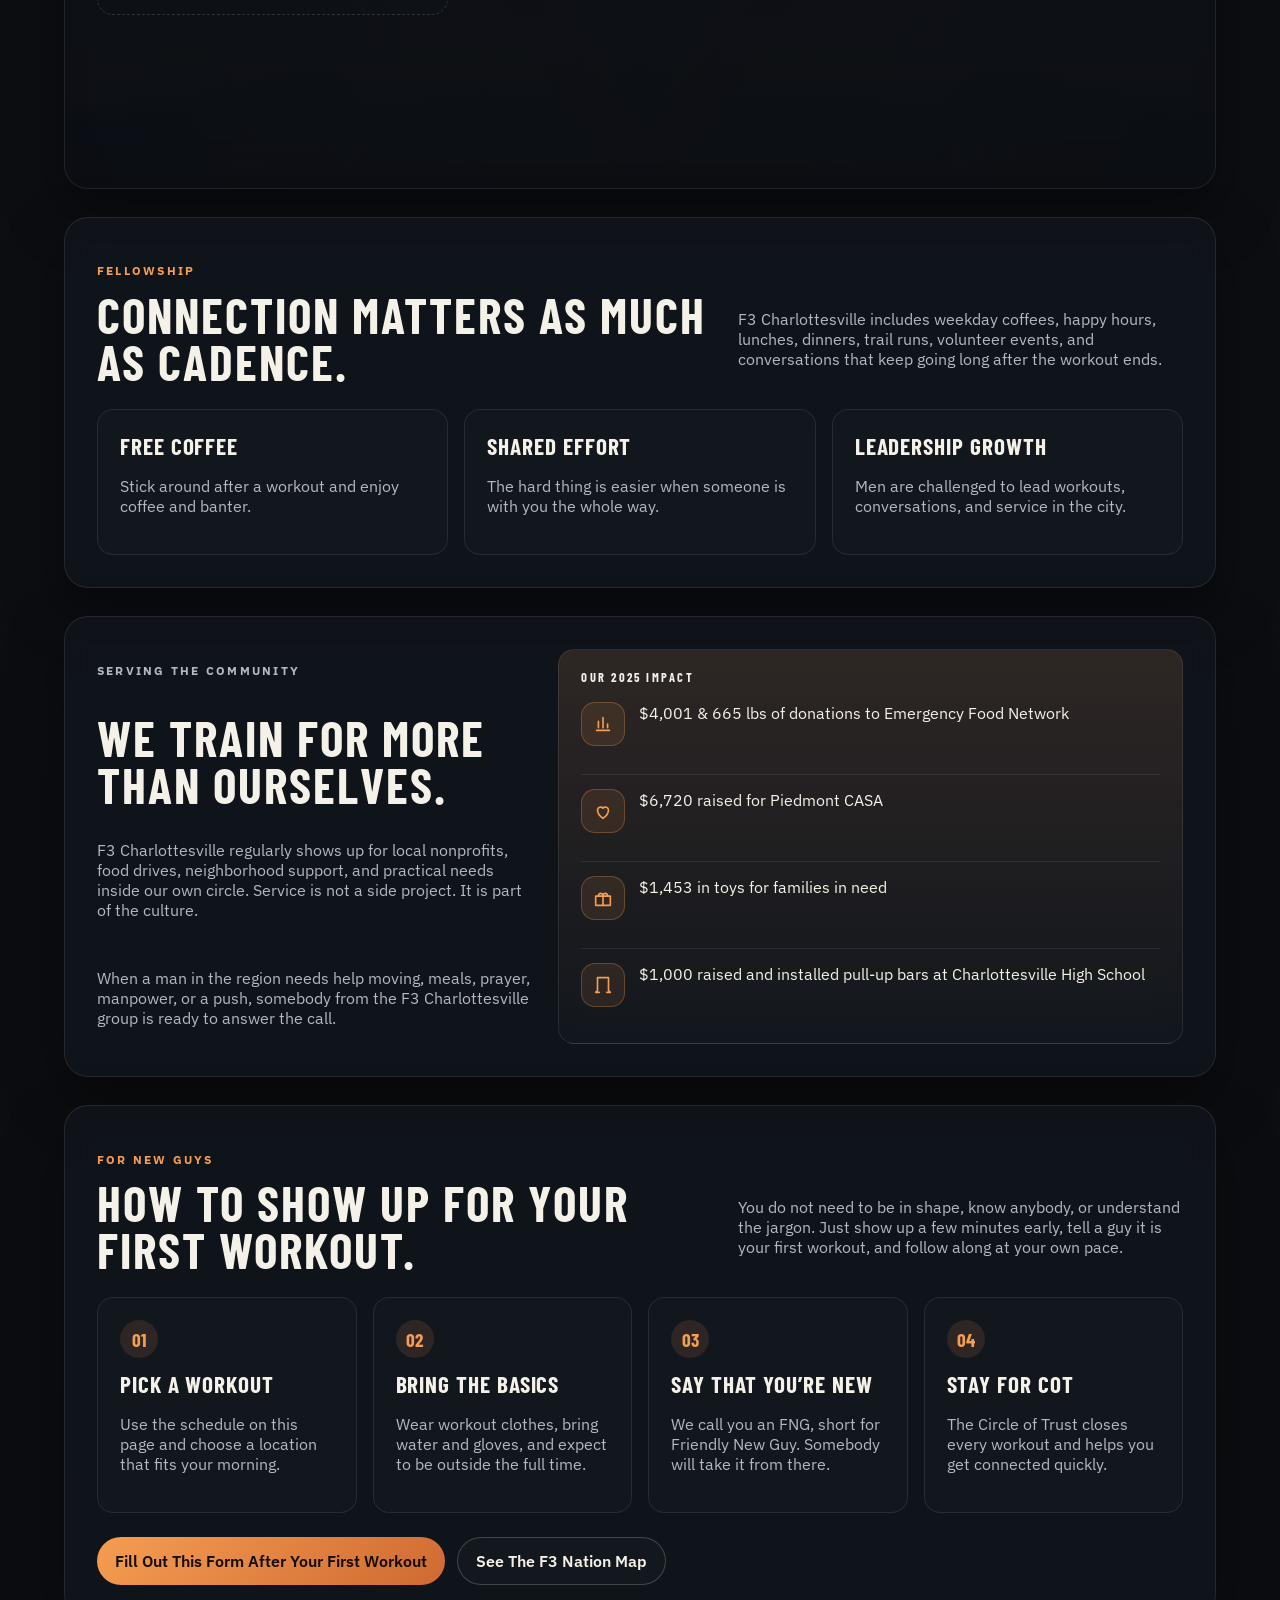
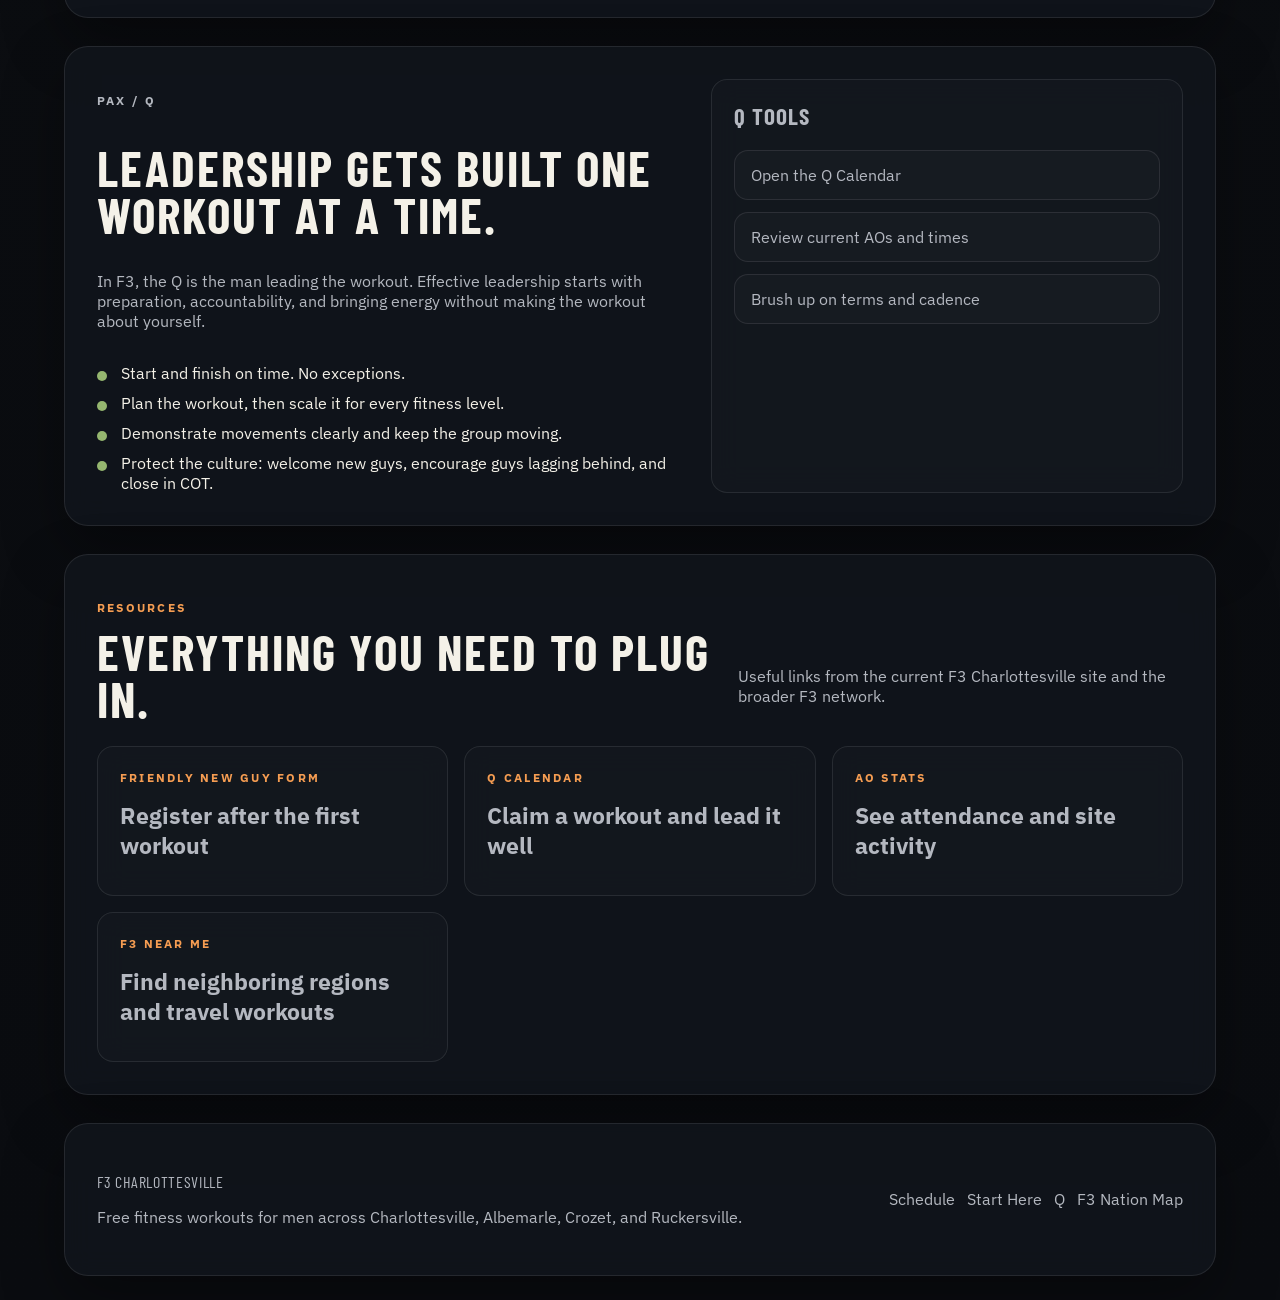
==== commit 1716c07b: "Update homepage and lexicon content" ====
--- a/index.html
+++ b/index.html
@@ -42,7 +42,7 @@
           <a href="./about.html">What Is F3</a>
           <a href="#new-guys">New Guys</a>
           <a href="./lexicon.html">Lexicon</a>
-          <a href="#leadership">Q Source</a>
+          <a href="#leadership">Q</a>
           <a class="nav-cta" href="#resources">Resources</a>
         </nav>
       </header>
@@ -75,12 +75,12 @@
               </li>
               <li>
                 <strong>100%</strong>
-                <span>free to join</span>
+                <span>free</span>
               </li>
             </ul>
           </div>
           <aside class="hero-panel" aria-label="F3 principles">
-            <p class="panel-kicker">The Three Fs</p>
+            <p class="panel-kicker">The Three F's</p>
             <div class="panel-grid">
               <article>
                 <span>01</span>
@@ -186,7 +186,7 @@
             </p>
             <p>
               When a man in the region needs help moving, meals, prayer, manpower, or a push,
-              the expectation is that somebody from the F3 Charlottesville group answers the call.
+              somebody from the F3 Charlottesville group is ready to answer the call.
             </p>
           </div>
           <div class="quote-card impact-card">
@@ -219,7 +219,7 @@
               <article class="impact-item">
                 <span class="impact-icon" aria-hidden="true">
                   <svg viewBox="0 0 24 24" role="presentation">
-                    <path d="M4 7h16M7 7v4m10-4v4M7 11h10M9 11v3c0 1.7 1.3 3 3 3s3-1.3 3-3v-3M7 17h10" />
+                    <path d="M6 4v14M18 4v14M6 4h12M4 20h4M16 20h4M6 18l-2 2M18 18l2 2" />
                   </svg>
                 </span>
                 <p>$1,000 raised and installed pull-up bars at Charlottesville High School</p>
@@ -232,7 +232,7 @@
           <div class="section-heading">
             <div>
               <p class="section-label">For New Guys</p>
-              <h2>How to show up for your first post.</h2>
+              <h2>How to show up for your first workout.</h2>
             </div>
             <p>
               You do not need to be in shape, know anybody, or understand the jargon. Just
@@ -249,12 +249,12 @@
             <article class="step-card">
               <span>02</span>
               <h3>Bring The Basics</h3>
-              <p>Wear workout clothes, bring water, and expect to be outside the full time.</p>
+              <p>Wear workout clothes, bring water and gloves, and expect to be outside the full time.</p>
             </article>
             <article class="step-card">
               <span>03</span>
-              <h3>Tell Someone You&rsquo;re New</h3>
-              <p>We call that an FNG, short for Friendly New Guy. Somebody will take it from there.</p>
+              <h3>Say That You&rsquo;re New</h3>
+              <p>We call you an FNG, short for Friendly New Guy. Somebody will take it from there.</p>
             </article>
             <article class="step-card">
               <span>04</span>
@@ -265,7 +265,7 @@
           <div class="callout-row">
             <a
               class="button button-primary"
-              href="https://docs.google.com/forms/d/e/1FAIpQLScUL0VdNbA3Q34pi_w6Qfp_PkFfyPNjz8a4WP4nMx1pI3I7gA/viewform"
+              href="https://docs.google.com/forms/d/e/1FAIpQLScgz0eGNgtcT5VIZPdvbqPk-ls_7eyFIxcoCBHq8oK0FpFajw/viewform?usp=preview"
               target="_blank"
               rel="noreferrer"
             >
@@ -302,7 +302,7 @@
             <h3>Q Tools</h3>
             <a
               class="resource-link"
-              href="https://calendar.google.com/calendar/u/0?cid=ZDkyYWVkNWM4NjJjZWQzOTFhM2ZiNGZjYjcxNmNjMjczODUzMmFlNzY4MzkzZGQwN2M3NjU1ZjQ0YTUxYTg2M0Bncm91cC5jYWxlbmRhci5nb29nbGUuY29t"
+              href="https://docs.google.com/spreadsheets/d/1BE0gmv_WLUYSIscKkdNtMgfEf8FKMDVniOXEj2IGK1s/edit?gid=2089047976#gid=2089047976"
               target="_blank"
               rel="noreferrer"
             >
@@ -324,16 +324,16 @@
           <div class="resource-grid">
             <a
               class="resource-card"
-              href="https://docs.google.com/forms/d/e/1FAIpQLScUL0VdNbA3Q34pi_w6Qfp_PkFfyPNjz8a4WP4nMx1pI3I7gA/viewform"
+              href="https://docs.google.com/forms/d/e/1FAIpQLScgz0eGNgtcT5VIZPdvbqPk-ls_7eyFIxcoCBHq8oK0FpFajw/viewform?usp=preview"
               target="_blank"
               rel="noreferrer"
             >
               <span>Friendly New Guy Form</span>
-              <strong>Register after your first post</strong>
+              <strong>Register after the first workout</strong>
             </a>
             <a
               class="resource-card"
-              href="https://calendar.google.com/calendar/u/0?cid=ZDkyYWVkNWM4NjJjZWQzOTFhM2ZiNGZjYjcxNmNjMjczODUzMmFlNzY4MzkzZGQwN2M3NjU1ZjQ0YTUxYTg2M0Bncm91cC5jYWxlbmRhci5nb29nbGUuY29t"
+              href="https://docs.google.com/spreadsheets/d/1BE0gmv_WLUYSIscKkdNtMgfEf8FKMDVniOXEj2IGK1s/edit?gid=2089047976#gid=2089047976"
               target="_blank"
               rel="noreferrer"
             >
@@ -342,7 +342,7 @@
             </a>
             <a
               class="resource-card"
-              href="https://lookerstudio.google.com/u/0/reporting/144c6035-3ef7-49bd-a758-a85b91f8f442/page/5IA4B"
+              href="https://lookerstudio.google.com/embed/u/0/reporting/094bb958-a210-49ec-9d98-6dcafa0aeac9/page/p_o8mxfjx4qc"
               target="_blank"
               rel="noreferrer"
             >
@@ -351,12 +351,12 @@
             </a>
             <a
               class="resource-card"
-              href="https://f3near.me"
+              href="https://map.f3nation.com/"
               target="_blank"
               rel="noreferrer"
             >
               <span>F3 Near Me</span>
-              <strong>Find neighboring regions and travel posts</strong>
+              <strong>Find neighboring regions and travel workouts</strong>
             </a>
           </div>
         </section>
@@ -366,13 +366,13 @@
         <div>
           <p class="footer-brand">F3 Charlottesville</p>
           <p>
-            Free workouts for men across Charlottesville, Albemarle, Crozet, and Ruckersville.
+            Free fitness workouts for men across Charlottesville, Albemarle, Crozet, and Ruckersville.
           </p>
         </div>
         <div class="footer-links">
           <a href="#schedule">Schedule</a>
           <a href="#new-guys">Start Here</a>
-          <a href="#leadership">Q Source</a>
+          <a href="#leadership">Q</a>
           <a href="https://map.f3nation.com" target="_blank" rel="noreferrer">F3 Nation Map</a>
         </div>
       </footer>
--- a/styles.css
+++ b/styles.css
@@ -213,7 +213,7 @@
     url("./sunrise.JPG");
   background-position: center 58%;
   background-size: cover;
-  opacity: 0.62;
+  opacity: 0.80;
   filter: saturate(0.9) contrast(0.9);
   transform: scale(1.03);
   z-index: 0;
@@ -223,6 +223,7 @@
   display: flex;
   flex-direction: column;
   gap: 18px;
+  padding-top: 0;
 }
 
 .eyebrow,
@@ -249,6 +250,7 @@
   font-size: clamp(2.5rem, 4.9vw, 4.6rem);
   line-height: 0.94;
   max-width: 15ch;
+  transform: translateY(-28px); /* move top text up */
 }
 
 .hero-line {
@@ -279,12 +281,23 @@
   color: var(--muted);
 }
 
+.hero-lede {
+  transform: translateY(-22px);
+}
+
 .hero-actions,
 .callout-row,
 .footer-links {
   display: flex;
   flex-wrap: wrap;
   gap: 12px;
+}
+
+.hero-actions {
+  display: flex;
+  flex-wrap: wrap;
+  gap: 12px;
+  transform: translateY(36px); /* increase or decrease this */
 }
 
 .button {
@@ -326,6 +339,7 @@
   margin: 4px 0 0;
   padding: 0;
   list-style: none;
+  transform: translateY(48px); /* move buttons + stat boxes down */
 }
 
 .hero-stats li,
@@ -361,7 +375,8 @@
 }
 
 .hero-panel {
-  padding: 24px;
+  padding: 24px 24px 24px 12px; /* was just 24px */
+  margin-left: 72px;            /* tweak this number */
   border: 1px solid rgba(245, 157, 82, 0.18);
   border-radius: var(--radius);
   background:
@@ -371,7 +386,7 @@
 
 .panel-grid {
   display: grid;
-  gap: 14px;
+  gap: 28px;
 }
 
 .hero-panel article {
@@ -379,7 +394,7 @@
   align-items: center;
   gap: 14px;
   flex-wrap: wrap;
-  padding: 18px;
+  padding: 20px;
 }
 
 .hero-panel article span,
@@ -475,7 +490,7 @@
 .section-photo-top::before {
   background-image: url("./better.JPG?v=5");
   background-position: center 58%;
-  opacity: 0.34;
+  opacity: 0.50;
 }
 
 .section-photo-bottom::before {
@@ -504,6 +519,15 @@
   z-index: 1;
 }
 
+.schedule-empty {
+  padding: 22px;
+  border: 1px dashed rgba(255, 255, 255, 0.14);
+  border-radius: var(--radius-sm);
+  background: rgba(14, 18, 24, 0.5);
+  color: var(--muted);
+  text-align: center;
+}
+
 .section-photo-bottom .schedule-card {
   background: rgba(14, 18, 24, 0.88);
   border-color: rgba(255, 255, 255, 0.1);
@@ -562,7 +586,7 @@
 
 .mission-strip {
   display: grid;
-  grid-template-columns: minmax(0, 0.7fr) minmax(0, 1.3fr);
+  grid-template-columns: minmax(0, 0.58fr) minmax(0, 1.42fr);
   gap: 24px;
 }
 
@@ -577,17 +601,21 @@
 }
 
 .principles {
-  grid-template-columns: repeat(5, minmax(0, 1fr));
+  grid-template-columns: 1fr 1.12fr 1.22fr 1fr 1.12fr;
 }
 
 .principles article {
+  display: grid;
+  grid-template-rows: minmax(84px, auto) 1fr;
+  align-content: start;
   padding-left: 16px;
   border-left: 1px solid rgba(245, 157, 82, 0.24);
 }
 
 .principles h3 {
   margin: 0 0 10px;
-  font-size: 1.15rem;
+  font-size: 1.05rem;
+  line-height: 1.05;
 }
 
 .section-heading,
@@ -795,12 +823,37 @@
 }
 
 .glossary-grid {
-  grid-template-columns: repeat(3, minmax(0, 1fr));
+  gap: 24px;
+}
+
+.glossary-section {
+  display: grid;
+  gap: 14px;
+}
+
+.glossary-section-head {
+  display: flex;
+  align-items: center;
+  justify-content: space-between;
+  gap: 16px;
+  padding-bottom: 10px;
+  border-bottom: 1px solid rgba(255, 255, 255, 0.08);
+}
+
+.glossary-term-grid {
+  display: grid;
+  grid-template-columns: repeat(2, minmax(0, 1fr));
+  gap: 16px;
 }
 
 .glossary-card {
   display: grid;
   gap: 8px;
+  min-height: 100%;
+  padding: 20px;
+  border: 1px solid var(--line);
+  border-radius: var(--radius-sm);
+  background: rgba(15, 19, 25, 0.82);
 }
 
 .glossary-card p {
@@ -901,7 +954,7 @@
   .steps,
   .resource-grid,
   .schedule-grid,
-  .glossary-grid {
+  .glossary-term-grid {
     grid-template-columns: repeat(2, minmax(0, 1fr));
   }
 }
@@ -971,7 +1024,7 @@
   .steps,
   .resource-grid,
   .schedule-grid,
-  .glossary-grid {
+  .glossary-term-grid {
     grid-template-columns: 1fr;
   }
 
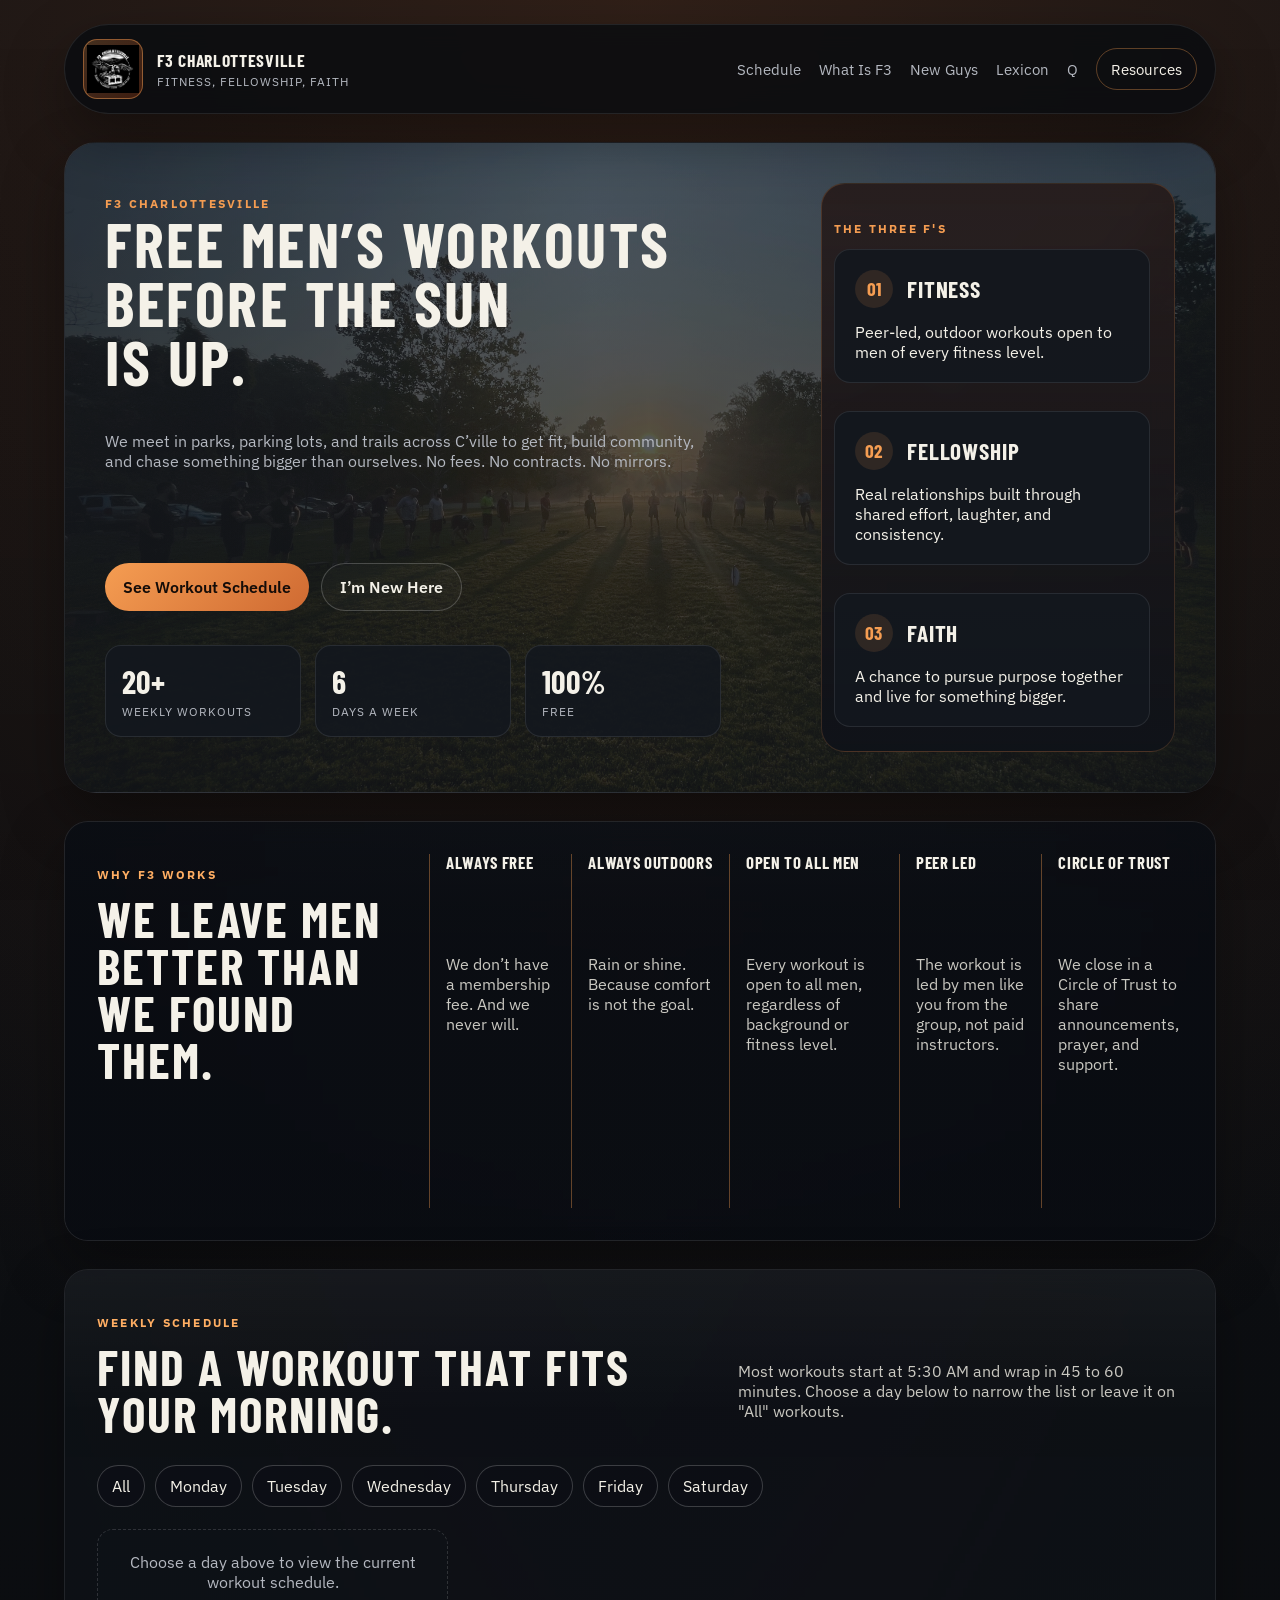
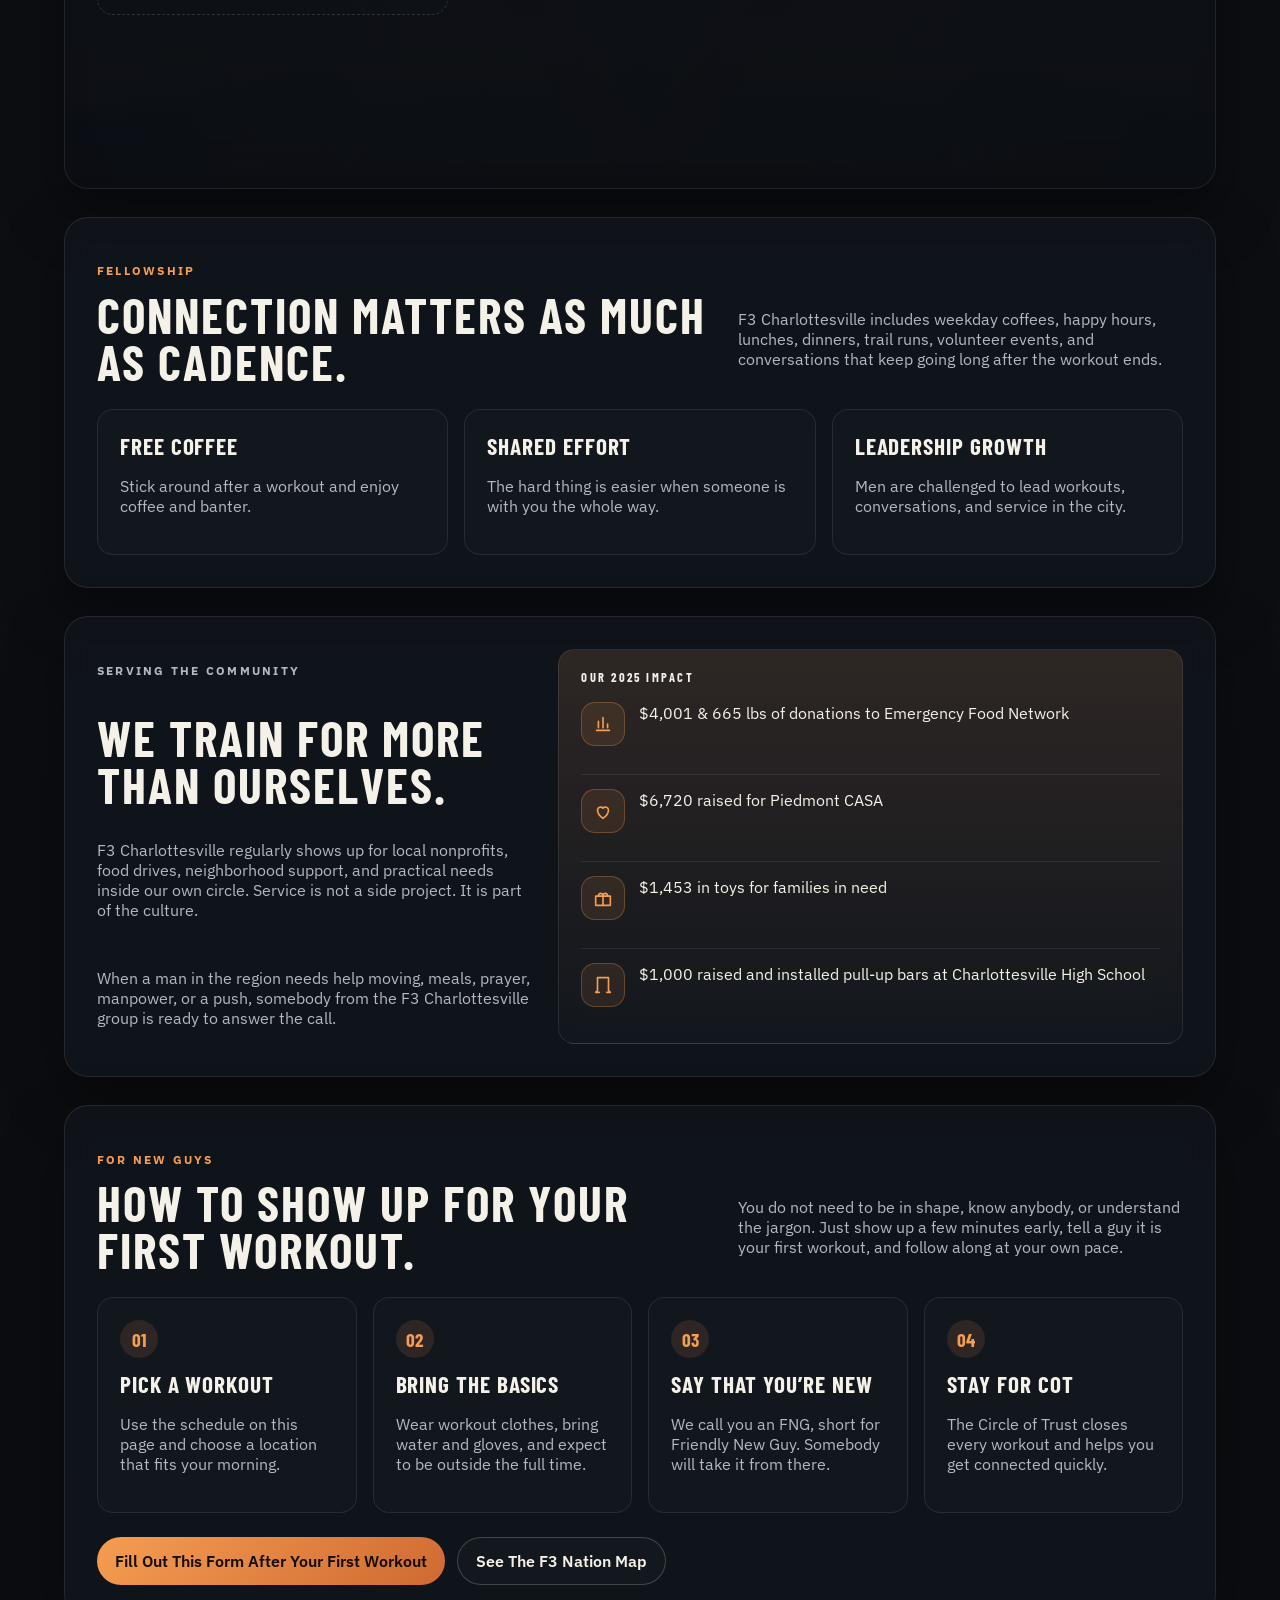
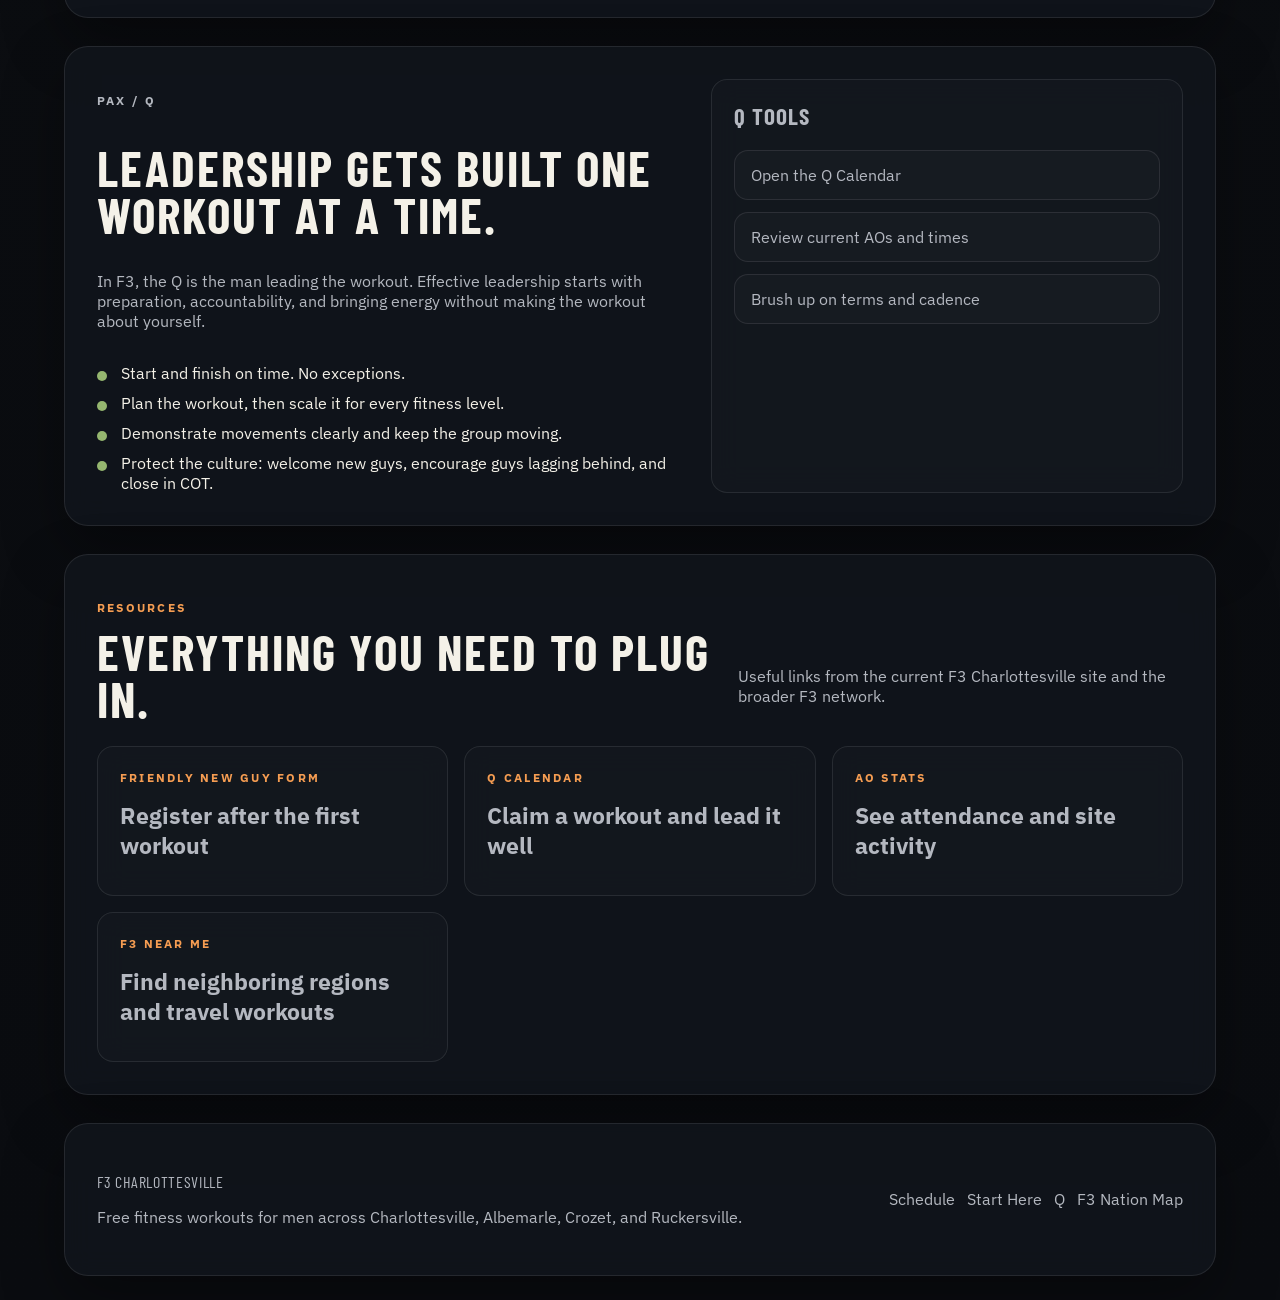
==== commit f6d9f59f: "Update home content" ====
--- a/index.html
+++ b/index.html
@@ -138,8 +138,8 @@
                 <h2>Find a workout that fits your morning.</h2>
               </div>
               <p>
-                Most workouts start before 6:00 AM and wrap in 45 to 60 minutes. Choose a day
-                below to narrow the list or leave it on all posts.
+                Most workouts start at 5:30 AM and wrap in 45 to 60 minutes. Choose a day
+                below to narrow the list or leave it on "All" workouts.
               </p>
             </div>
             <div id="scheduleFilters" class="filter-row" aria-label="Workout days"></div>
